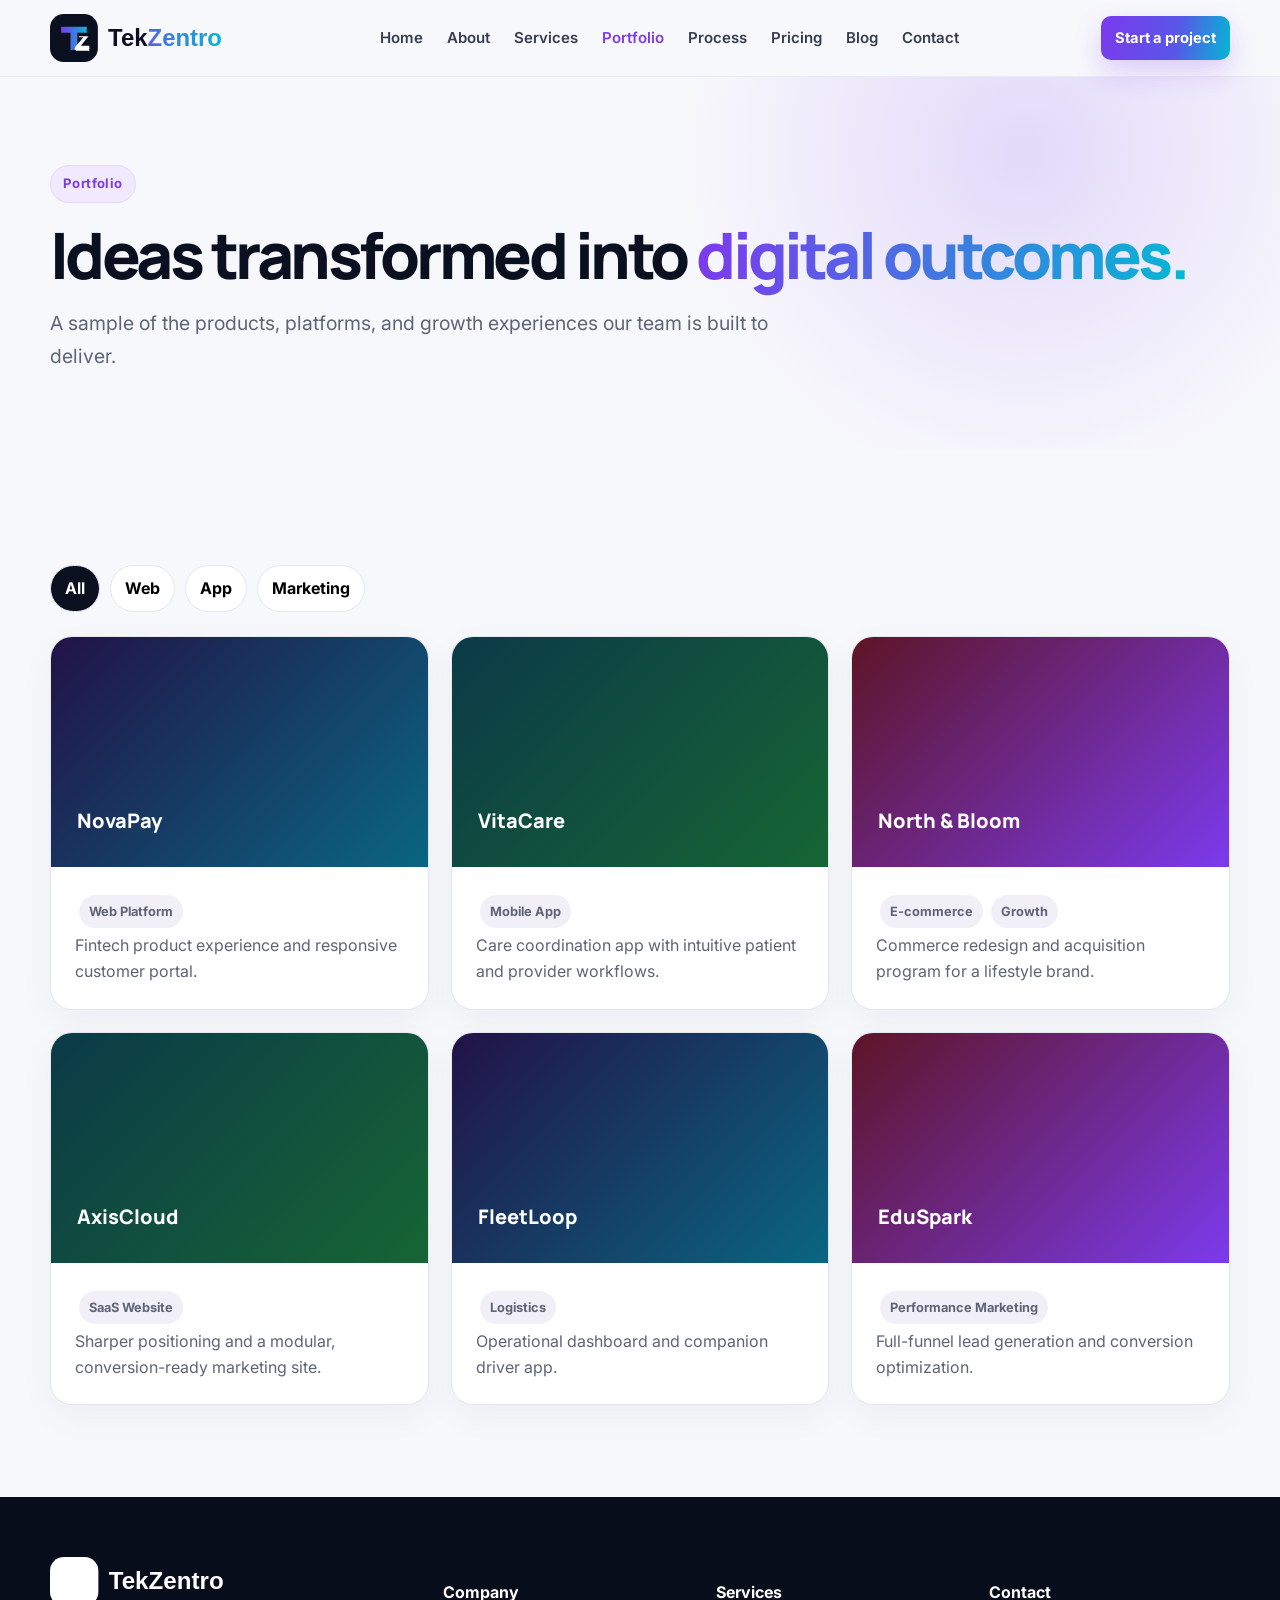
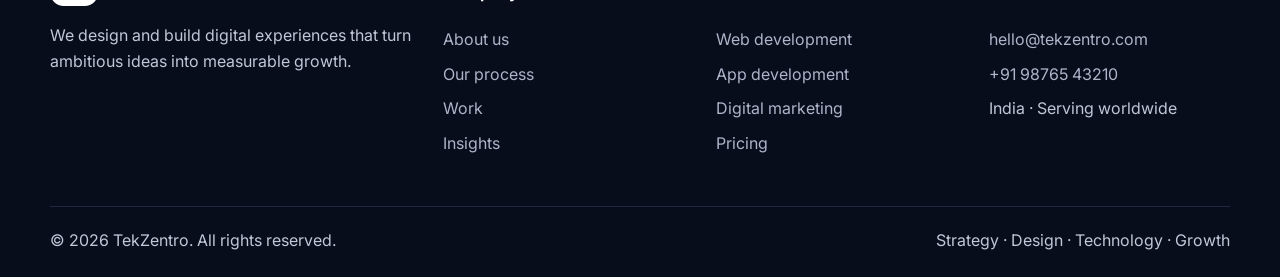
==== portfolio.html @ 5f6c747b "Add files via upload" ====
<!doctype html><html lang="en"><head><meta charset="utf-8"><meta name="viewport" content="width=device-width,initial-scale=1"><title>Portfolio | TekZentro</title><meta name="description" content="Explore selected website, app, e-commerce, and digital marketing work from TekZentro."><link rel="icon" href="assets/img/logo.svg"><link rel="stylesheet" href="assets/css/style.css"></head><body><header class="site-header"><div class="container nav"><a class="brand" href="index.html"><img src="assets/img/logo.svg" alt="TekZentro"></a><nav class="nav-links"><a class="" href="index.html">Home</a><a class="" href="about.html">About</a><a class="" href="services.html">Services</a><a class="active" href="portfolio.html">Portfolio</a><a class="" href="process.html">Process</a><a class="" href="pricing.html">Pricing</a><a class="" href="blog.html">Blog</a><a class="" href="contact.html">Contact</a></nav><a class="btn btn-primary btn-sm" href="contact.html">Start a project</a><button class="menu-btn" aria-label="Toggle navigation" aria-expanded="false">☰</button></div></header><main><section class="page-hero"><div class="container"><span class="eyebrow">Portfolio</span><h1 class="title">Ideas transformed into <span class="gradient-text">digital outcomes.</span></h1><p class="lead">A sample of the products, platforms, and growth experiences our team is built to deliver.</p></div></section><section class="section"><div class="container"><div class="portfolio-filter"><button class="filter-btn active" data-filter="all">All</button><button class="filter-btn" data-filter="web">Web</button><button class="filter-btn" data-filter="app">App</button><button class="filter-btn" data-filter="marketing">Marketing</button></div><div class="grid-3"><div class="card project-card portfolio-item" data-category="web"><div class="project-thumb"><h3>NovaPay</h3></div><div class="project-meta"><span class="tag">Web Platform</span><p>Fintech product experience and responsive customer portal.</p></div></div><div class="card project-card portfolio-item" data-category="app"><div class="project-thumb alt"><h3>VitaCare</h3></div><div class="project-meta"><span class="tag">Mobile App</span><p>Care coordination app with intuitive patient and provider workflows.</p></div></div><div class="card project-card portfolio-item" data-category="web marketing"><div class="project-thumb third"><h3>North & Bloom</h3></div><div class="project-meta"><span class="tag">E-commerce</span><span class="tag">Growth</span><p>Commerce redesign and acquisition program for a lifestyle brand.</p></div></div><div class="card project-card portfolio-item" data-category="web"><div class="project-thumb alt"><h3>AxisCloud</h3></div><div class="project-meta"><span class="tag">SaaS Website</span><p>Sharper positioning and a modular, conversion-ready marketing site.</p></div></div><div class="card project-card portfolio-item" data-category="app web"><div class="project-thumb"><h3>FleetLoop</h3></div><div class="project-meta"><span class="tag">Logistics</span><p>Operational dashboard and companion driver app.</p></div></div><div class="card project-card portfolio-item" data-category="marketing"><div class="project-thumb third"><h3>EduSpark</h3></div><div class="project-meta"><span class="tag">Performance Marketing</span><p>Full-funnel lead generation and conversion optimization.</p></div></div></div></div></section></main><footer class="footer"><div class="container"><div class="footer-grid"><div><img src="assets/img/logo.svg" alt="TekZentro" style="width:190px;filter:brightness(0) invert(1)"><p>We design and build digital experiences that turn ambitious ideas into measurable growth.</p></div><div><h4>Company</h4><a href="about.html">About us</a><a href="process.html">Our process</a><a href="portfolio.html">Work</a><a href="blog.html">Insights</a></div><div><h4>Services</h4><a href="web-development.html">Web development</a><a href="app-development.html">App development</a><a href="digital-marketing.html">Digital marketing</a><a href="pricing.html">Pricing</a></div><div><h4>Contact</h4><a href="mailto:hello@tekzentro.com">hello@tekzentro.com</a><a href="tel:+919876543210">+91 98765 43210</a><span>India · Serving worldwide</span></div></div><div class="copyright"><span>© <span data-year></span> TekZentro. All rights reserved.</span><span>Strategy · Design · Technology · Growth</span></div></div></footer><script src="assets/js/main.js"></script></body></html>
---- assets/css/style.css ----
@import url('https://fonts.googleapis.com/css2?family=Inter:wght@400;500;600;700;800&family=Manrope:wght@700;800&display=swap');
:root{--bg:#f7f8fc;--surface:#fff;--ink:#0b1020;--muted:#5d6475;--line:#e5e7ef;--primary:#7c3aed;--accent:#06b6d4;--success:#12b981;--shadow:0 18px 50px rgba(15,23,42,.09);--radius:22px;--container:1180px}
*{box-sizing:border-box}html{scroll-behavior:smooth}body{margin:0;background:var(--bg);color:var(--ink);font:16px/1.65 Inter,system-ui,sans-serif}a{color:inherit;text-decoration:none}img{max-width:100%;display:block}button,input,textarea,select{font:inherit}.container{width:min(calc(100% - 36px),var(--container));margin:auto}.section{padding:92px 0}.section-sm{padding:56px 0}.eyebrow{display:inline-flex;align-items:center;gap:8px;font-weight:700;color:var(--primary);background:#f1eafe;border:1px solid #e5d8ff;border-radius:999px;padding:7px 12px;font-size:.82rem;letter-spacing:.03em}.title{font:800 clamp(2rem,5vw,4.6rem)/1.05 Manrope,Inter,sans-serif;letter-spacing:-.055em;margin:18px 0}.section-title{font:800 clamp(1.9rem,4vw,3.2rem)/1.12 Manrope,Inter,sans-serif;letter-spacing:-.04em;margin:12px 0}.lead{font-size:clamp(1rem,2vw,1.22rem);color:var(--muted);max-width:720px}.muted{color:var(--muted)}.gradient-text{background:linear-gradient(90deg,var(--primary),var(--accent));-webkit-background-clip:text;background-clip:text;color:transparent}.btn{display:inline-flex;align-items:center;justify-content:center;gap:9px;border:0;border-radius:13px;padding:14px 20px;font-weight:700;cursor:pointer;transition:.25s ease}.btn-primary{color:#fff;background:linear-gradient(100deg,var(--primary),#5856e8 58%,var(--accent));box-shadow:0 12px 28px rgba(124,58,237,.23)}.btn-primary:hover{transform:translateY(-2px);box-shadow:0 16px 34px rgba(124,58,237,.3)}.btn-secondary{background:var(--surface);border:1px solid var(--line)}.btn-secondary:hover{border-color:#b9bdd0;transform:translateY(-2px)}.btn-sm{padding:10px 14px;border-radius:10px;font-size:.92rem}.actions{display:flex;gap:12px;flex-wrap:wrap;margin-top:28px}.site-header{position:sticky;top:0;z-index:50;background:rgba(247,248,252,.83);backdrop-filter:blur(16px);border-bottom:1px solid rgba(229,231,239,.8)}.nav{height:76px;display:flex;align-items:center;justify-content:space-between;gap:18px}.brand img{width:188px;height:auto}.nav-links{display:flex;align-items:center;gap:24px;font-weight:600;font-size:.94rem}.nav-links a{color:#373d4e}.nav-links a:hover,.nav-links a.active{color:var(--primary)}.menu-btn{display:none;background:#fff;border:1px solid var(--line);border-radius:11px;padding:9px}.hero{position:relative;overflow:hidden;padding:100px 0 70px}.hero:before{content:"";position:absolute;inset:-20% auto auto 55%;width:620px;height:620px;background:radial-gradient(circle,rgba(124,58,237,.18),transparent 62%);pointer-events:none}.hero-grid{display:grid;grid-template-columns:1.05fr .95fr;align-items:center;gap:56px}.hero-visual{position:relative;min-height:500px}.dashboard{position:absolute;inset:30px 0 0 30px;background:#0d1328;border:1px solid rgba(255,255,255,.1);border-radius:28px;padding:24px;box-shadow:0 34px 90px rgba(15,23,42,.28);transform:rotate(2deg)}.window-bar{display:flex;gap:7px;margin-bottom:25px}.dot{width:9px;height:9px;border-radius:50%;background:#596078}.dash-grid{display:grid;grid-template-columns:1.3fr .7fr;gap:14px}.panel{background:linear-gradient(150deg,#171f3e,#11172e);border:1px solid rgba(255,255,255,.08);border-radius:18px;padding:18px;color:#fff}.chart{height:160px;margin-top:16px;border-radius:12px;background:linear-gradient(180deg,rgba(124,58,237,.5),rgba(6,182,212,.04));clip-path:polygon(0 90%,12% 72%,27% 78%,42% 42%,55% 57%,70% 22%,84% 40%,100% 8%,100% 100%,0 100%)}.metric{font-size:2rem;font-weight:800}.float-card{position:absolute;background:#fff;border:1px solid var(--line);box-shadow:var(--shadow);border-radius:16px;padding:15px 17px;font-weight:700}.float-one{top:0;right:-8px}.float-two{bottom:36px;left:-15px}.trust-row{display:flex;gap:28px;flex-wrap:wrap;align-items:center;margin-top:38px;color:#72798a;font-weight:700}.trust-item{display:flex;align-items:center;gap:8px}.icon-chip{width:38px;height:38px;display:grid;place-items:center;border-radius:12px;background:#efe9ff;color:var(--primary)}.grid-3{display:grid;grid-template-columns:repeat(3,1fr);gap:22px}.grid-4{display:grid;grid-template-columns:repeat(4,1fr);gap:18px}.card{background:var(--surface);border:1px solid var(--line);border-radius:var(--radius);padding:28px;box-shadow:0 12px 36px rgba(15,23,42,.045);transition:.25s ease}.card:hover{transform:translateY(-5px);box-shadow:var(--shadow)}.card h3{font:800 1.25rem/1.25 Manrope,Inter;margin:18px 0 8px}.card p{color:var(--muted);margin:0}.service-icon{width:52px;height:52px;border-radius:16px;display:grid;place-items:center;background:linear-gradient(135deg,#efe7ff,#dcfaff);color:var(--primary);font-size:1.35rem}.stat{padding:26px;text-align:center}.stat strong{display:block;font:800 2.5rem/1 Manrope;color:var(--ink)}.stat span{color:var(--muted)}.dark-section{background:#0b1020;color:#fff}.dark-section .muted,.dark-section .lead,.dark-section .card p{color:#aeb5c9}.dark-section .card{background:#12192f;border-color:#222c4a}.process{counter-reset:step}.process-card{position:relative}.process-card:before{counter-increment:step;content:"0" counter(step);position:absolute;top:22px;right:24px;font:800 2rem Manrope;color:#eceaf5}.project-card{overflow:hidden;padding:0}.project-thumb{height:230px;padding:26px;display:flex;align-items:flex-end;background:linear-gradient(135deg,#221247,#0a6681);color:#fff}.project-thumb.alt{background:linear-gradient(135deg,#0b3a48,#166534)}.project-thumb.third{background:linear-gradient(135deg,#5d1526,#7c3aed)}.project-meta{padding:24px}.tag{display:inline-block;padding:6px 10px;border-radius:999px;background:#f1eff8;color:#5e6477;font-size:.8rem;font-weight:700;margin:4px}.quote{font-size:1.08rem}.avatar{width:45px;height:45px;border-radius:50%;background:linear-gradient(135deg,var(--primary),var(--accent));display:grid;place-items:center;color:#fff;font-weight:800}.person{display:flex;gap:12px;align-items:center;margin-top:20px}.cta{position:relative;overflow:hidden;background:linear-gradient(115deg,#6d28d9,#4438ca 55%,#0891b2);border-radius:30px;padding:54px;color:#fff}.cta:after{content:"";position:absolute;width:270px;height:270px;border:1px solid rgba(255,255,255,.2);border-radius:50%;right:-60px;top:-90px}.page-hero{padding:88px 0 58px;background:radial-gradient(circle at 80% 20%,rgba(124,58,237,.16),transparent 32%)}.split{display:grid;grid-template-columns:1fr 1fr;gap:54px;align-items:center}.feature-list{display:grid;gap:14px;margin-top:24px}.feature{display:flex;gap:12px}.check{flex:0 0 26px;width:26px;height:26px;border-radius:8px;display:grid;place-items:center;background:#e8fbf3;color:var(--success);font-weight:800}.price-card{position:relative}.price-card.featured{border:2px solid var(--primary);transform:translateY(-10px)}.price{font:800 2.7rem Manrope}.price small{font-size:.9rem;color:var(--muted);font-family:Inter}.list-clean{list-style:none;padding:0;margin:22px 0}.list-clean li{padding:9px 0;border-bottom:1px solid var(--line);color:var(--muted)}.faq{max-width:850px;margin:auto}.faq-item{background:#fff;border:1px solid var(--line);border-radius:16px;margin:12px 0;overflow:hidden}.faq-q{width:100%;display:flex;justify-content:space-between;align-items:center;padding:20px;border:0;background:none;text-align:left;font-weight:800;cursor:pointer}.faq-a{display:none;padding:0 20px 20px;color:var(--muted)}.faq-item.open .faq-a{display:block}.form-grid{display:grid;grid-template-columns:1fr 1fr;gap:18px}.field{display:grid;gap:7px}.field.full{grid-column:1/-1}.field label{font-weight:700;font-size:.92rem}.field input,.field textarea,.field select{width:100%;border:1px solid #dfe2ec;background:#fff;border-radius:12px;padding:14px;outline:none}.field input:focus,.field textarea:focus,.field select:focus{border-color:var(--primary);box-shadow:0 0 0 4px rgba(124,58,237,.1)}.field textarea{min-height:145px;resize:vertical}.form-status{margin-top:14px;font-weight:700}.footer{padding:60px 0 24px;background:#080d1c;color:#c1c7d7}.footer-grid{display:grid;grid-template-columns:1.5fr 1fr 1fr 1fr;gap:32px}.footer h4{color:#fff}.footer a{display:block;margin:8px 0;color:#aeb5c9}.footer a:hover{color:#fff}.copyright{margin-top:42px;padding-top:20px;border-top:1px solid #20283d;display:flex;justify-content:space-between;gap:16px;flex-wrap:wrap}.blog-card .project-thumb{height:190px}.notice{padding:14px 16px;border-radius:12px;background:#eefbf7;color:#08745a;border:1px solid #c9f0e3}.portfolio-filter{display:flex;gap:10px;flex-wrap:wrap;margin:24px 0}.filter-btn{border:1px solid var(--line);background:#fff;border-radius:999px;padding:9px 14px;font-weight:700;cursor:pointer}.filter-btn.active{background:var(--ink);color:#fff}.hidden{display:none!important}
@media(max-width:900px){.nav-links{position:fixed;inset:76px 18px auto;background:#fff;border:1px solid var(--line);border-radius:18px;box-shadow:var(--shadow);padding:20px;display:none;flex-direction:column;align-items:stretch}.nav-links.open{display:flex}.menu-btn{display:block}.nav .btn-sm{display:none}.hero-grid,.split{grid-template-columns:1fr}.hero{padding-top:70px}.hero-visual{min-height:450px}.grid-4{grid-template-columns:repeat(2,1fr)}.grid-3{grid-template-columns:repeat(2,1fr)}.footer-grid{grid-template-columns:1fr 1fr}}
@media(max-width:620px){.section{padding:68px 0}.brand img{width:160px}.grid-3,.grid-4,.form-grid,.footer-grid{grid-template-columns:1fr}.field.full{grid-column:auto}.title{font-size:2.65rem}.hero-visual{min-height:390px}.dashboard{inset:24px 0 0 0;padding:17px}.float-one{right:0}.float-two{left:0}.dash-grid{grid-template-columns:1fr}.dash-grid .panel:nth-child(2){display:none}.cta{padding:36px 24px}.price-card.featured{transform:none}.copyright{display:block}.footer{padding-top:46px}}
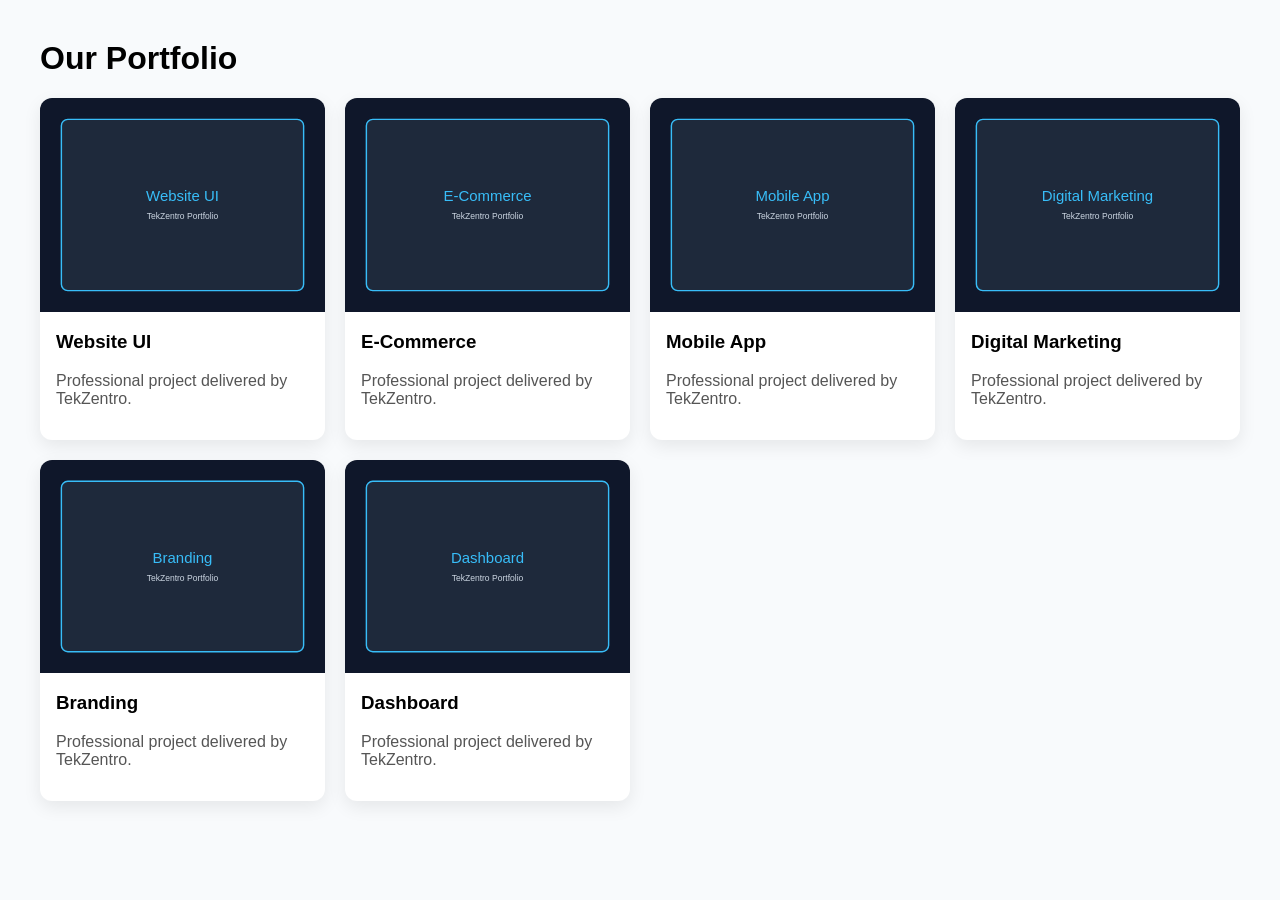
==== commit 1abd8036: "Add files via upload" ====
--- a/portfolio.html
+++ b/portfolio.html
@@ -1 +1,12 @@
-<!doctype html><html lang="en"><head><meta charset="utf-8"><meta name="viewport" content="width=device-width,initial-scale=1"><title>Portfolio | TekZentro</title><meta name="description" content="Explore selected website, app, e-commerce, and digital marketing work from TekZentro."><link rel="icon" href="assets/img/logo.svg"><link rel="stylesheet" href="assets/css/style.css"></head><body><header class="site-header"><div class="container nav"><a class="brand" href="index.html"><img src="assets/img/logo.svg" alt="TekZentro"></a><nav class="nav-links"><a class="" href="index.html">Home</a><a class="" href="about.html">About</a><a class="" href="services.html">Services</a><a class="active" href="portfolio.html">Portfolio</a><a class="" href="process.html">Process</a><a class="" href="pricing.html">Pricing</a><a class="" href="blog.html">Blog</a><a class="" href="contact.html">Contact</a></nav><a class="btn btn-primary btn-sm" href="contact.html">Start a project</a><button class="menu-btn" aria-label="Toggle navigation" aria-expanded="false">☰</button></div></header><main><section class="page-hero"><div class="container"><span class="eyebrow">Portfolio</span><h1 class="title">Ideas transformed into <span class="gradient-text">digital outcomes.</span></h1><p class="lead">A sample of the products, platforms, and growth experiences our team is built to deliver.</p></div></section><section class="section"><div class="container"><div class="portfolio-filter"><button class="filter-btn active" data-filter="all">All</button><button class="filter-btn" data-filter="web">Web</button><button class="filter-btn" data-filter="app">App</button><button class="filter-btn" data-filter="marketing">Marketing</button></div><div class="grid-3"><div class="card project-card portfolio-item" data-category="web"><div class="project-thumb"><h3>NovaPay</h3></div><div class="project-meta"><span class="tag">Web Platform</span><p>Fintech product experience and responsive customer portal.</p></div></div><div class="card project-card portfolio-item" data-category="app"><div class="project-thumb alt"><h3>VitaCare</h3></div><div class="project-meta"><span class="tag">Mobile App</span><p>Care coordination app with intuitive patient and provider workflows.</p></div></div><div class="card project-card portfolio-item" data-category="web marketing"><div class="project-thumb third"><h3>North & Bloom</h3></div><div class="project-meta"><span class="tag">E-commerce</span><span class="tag">Growth</span><p>Commerce redesign and acquisition program for a lifestyle brand.</p></div></div><div class="card project-card portfolio-item" data-category="web"><div class="project-thumb alt"><h3>AxisCloud</h3></div><div class="project-meta"><span class="tag">SaaS Website</span><p>Sharper positioning and a modular, conversion-ready marketing site.</p></div></div><div class="card project-card portfolio-item" data-category="app web"><div class="project-thumb"><h3>FleetLoop</h3></div><div class="project-meta"><span class="tag">Logistics</span><p>Operational dashboard and companion driver app.</p></div></div><div class="card project-card portfolio-item" data-category="marketing"><div class="project-thumb third"><h3>EduSpark</h3></div><div class="project-meta"><span class="tag">Performance Marketing</span><p>Full-funnel lead generation and conversion optimization.</p></div></div></div></div></section></main><footer class="footer"><div class="container"><div class="footer-grid"><div><img src="assets/img/logo.svg" alt="TekZentro" style="width:190px;filter:brightness(0) invert(1)"><p>We design and build digital experiences that turn ambitious ideas into measurable growth.</p></div><div><h4>Company</h4><a href="about.html">About us</a><a href="process.html">Our process</a><a href="portfolio.html">Work</a><a href="blog.html">Insights</a></div><div><h4>Services</h4><a href="web-development.html">Web development</a><a href="app-development.html">App development</a><a href="digital-marketing.html">Digital marketing</a><a href="pricing.html">Pricing</a></div><div><h4>Contact</h4><a href="mailto:hello@tekzentro.com">hello@tekzentro.com</a><a href="tel:+919876543210">+91 98765 43210</a><span>India · Serving worldwide</span></div></div><div class="copyright"><span>© <span data-year></span> TekZentro. All rights reserved.</span><span>Strategy · Design · Technology · Growth</span></div></div></footer><script src="assets/js/main.js"></script></body></html>+<!DOCTYPE html><html><head><meta charset="utf-8"><title>Portfolio</title>
+<style>
+body{font-family:Arial;margin:40px;background:#f8fafc}
+.grid{display:grid;grid-template-columns:repeat(auto-fit,minmax(280px,1fr));gap:20px}
+.card{background:#fff;border-radius:12px;overflow:hidden;box-shadow:0 6px 18px rgba(0,0,0,.08)}
+img{width:100%;display:block}
+h3,p{padding:0 16px}
+p{padding-bottom:16px;color:#555}
+</style></head><body>
+<h1>Our Portfolio</h1>
+<div class="grid">
+<div class="card"><img src="assets/images/portfolio/web-design.svg" alt="Website UI"><h3>Website UI</h3><p>Professional project delivered by TekZentro.</p></div><div class="card"><img src="assets/images/portfolio/ecommerce.svg" alt="E-Commerce"><h3>E-Commerce</h3><p>Professional project delivered by TekZentro.</p></div><div class="card"><img src="assets/images/portfolio/mobile-app.svg" alt="Mobile App"><h3>Mobile App</h3><p>Professional project delivered by TekZentro.</p></div><div class="card"><img src="assets/images/portfolio/digital-marketing.svg" alt="Digital Marketing"><h3>Digital Marketing</h3><p>Professional project delivered by TekZentro.</p></div><div class="card"><img src="assets/images/portfolio/branding.svg" alt="Branding"><h3>Branding</h3><p>Professional project delivered by TekZentro.</p></div><div class="card"><img src="assets/images/portfolio/dashboard.svg" alt="Dashboard"><h3>Dashboard</h3><p>Professional project delivered by TekZentro.</p></div></div></body></html>
